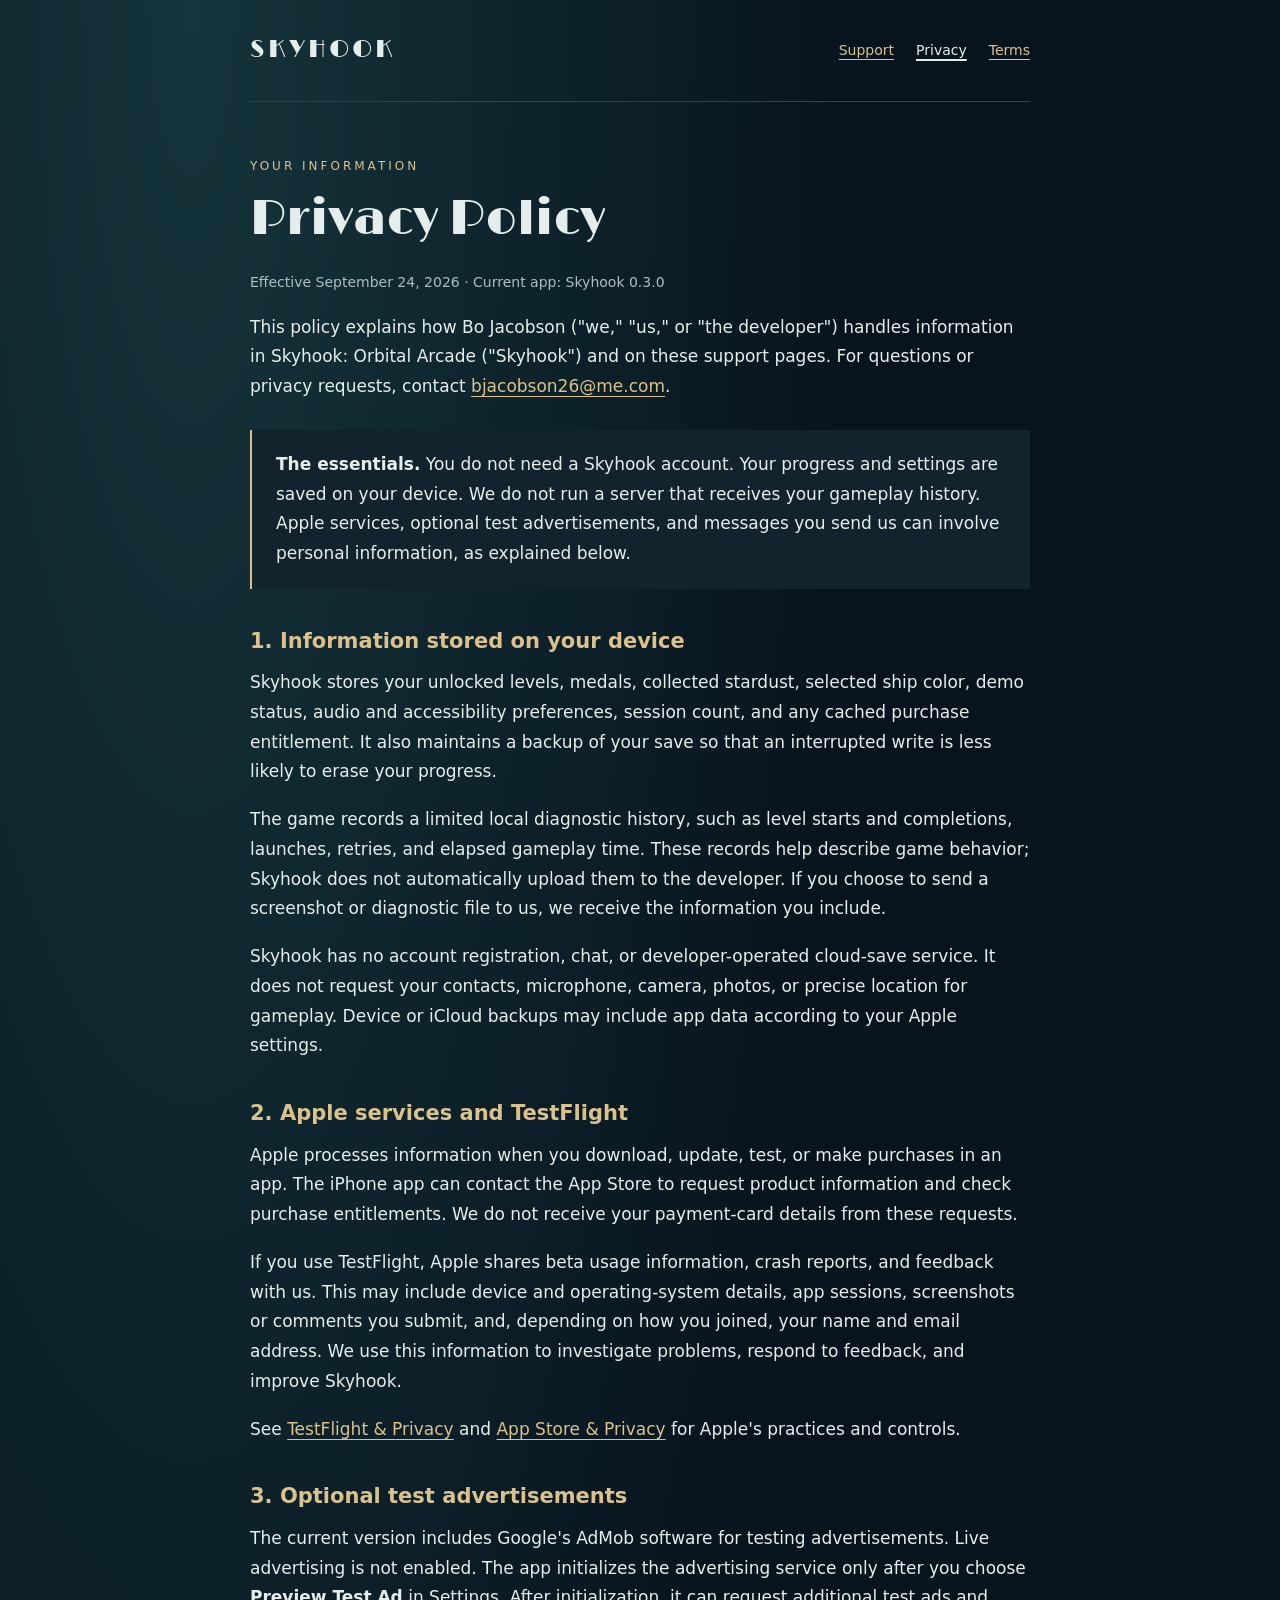
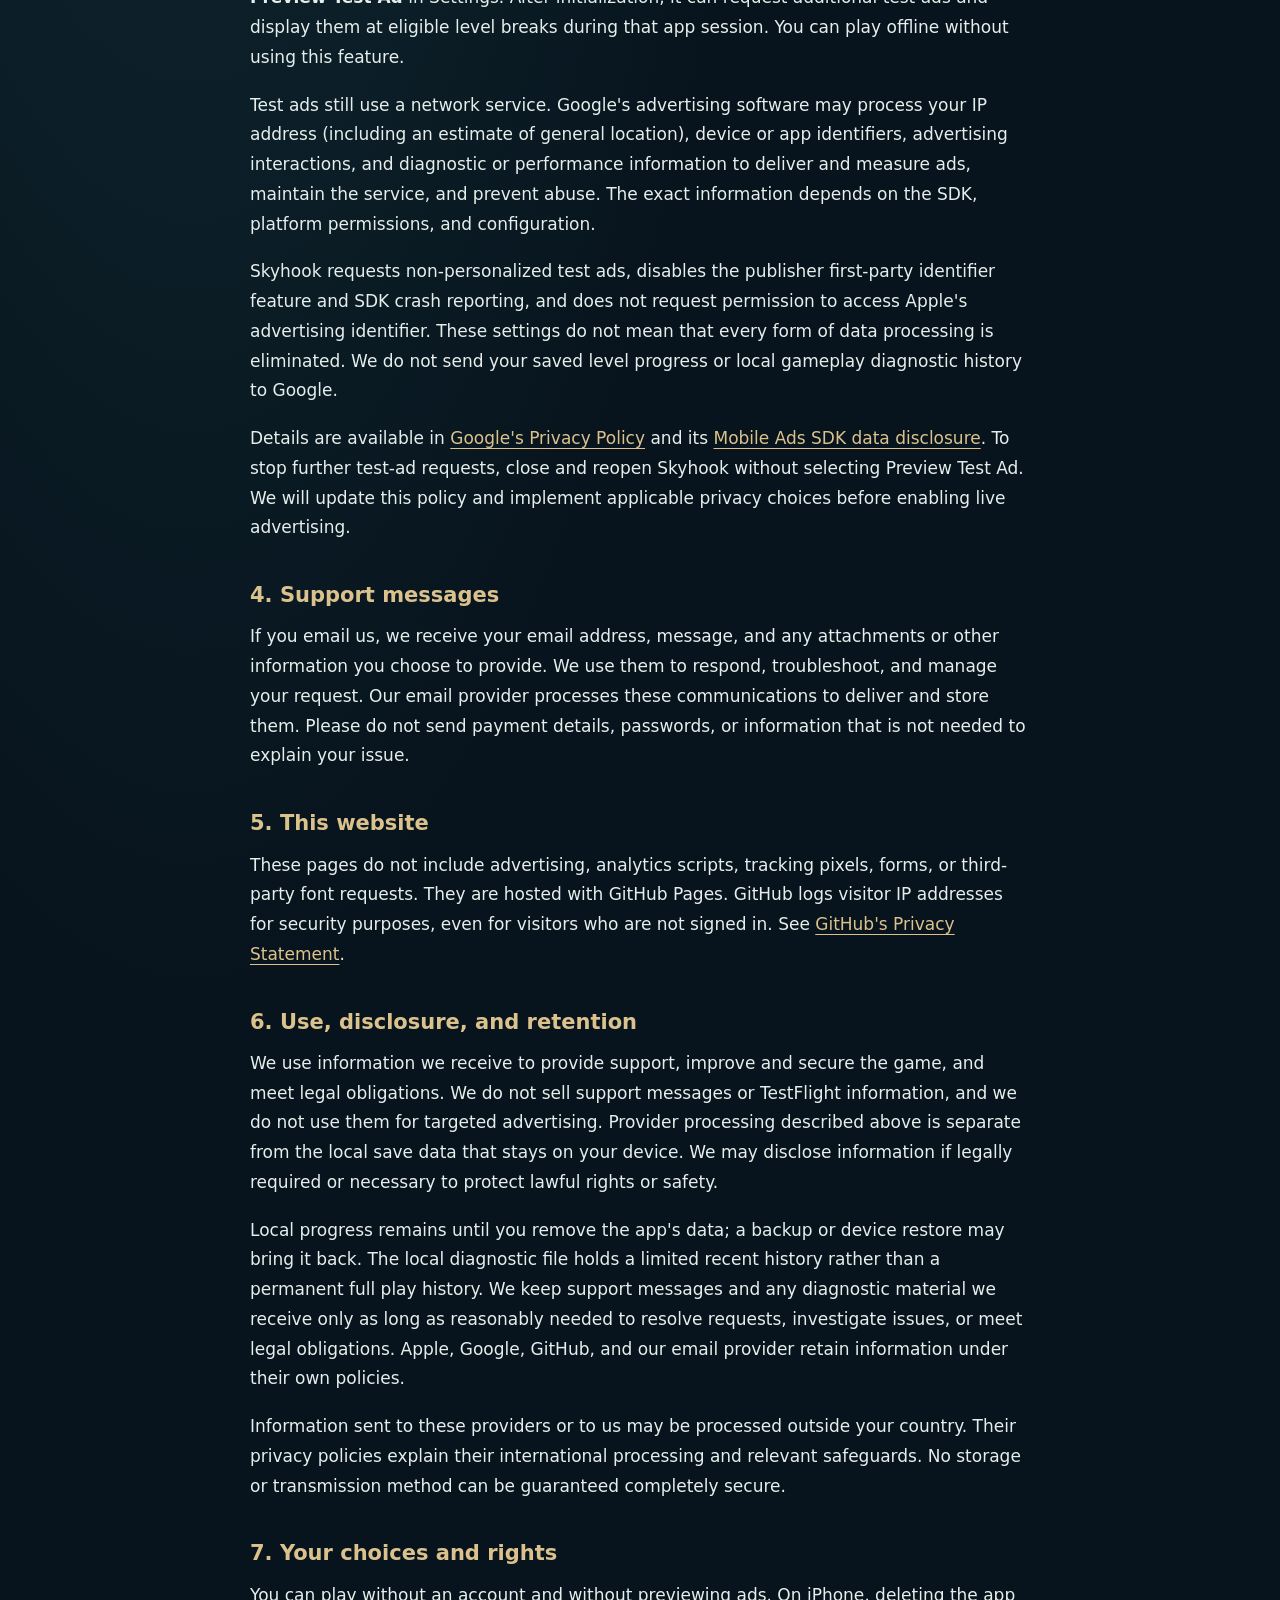
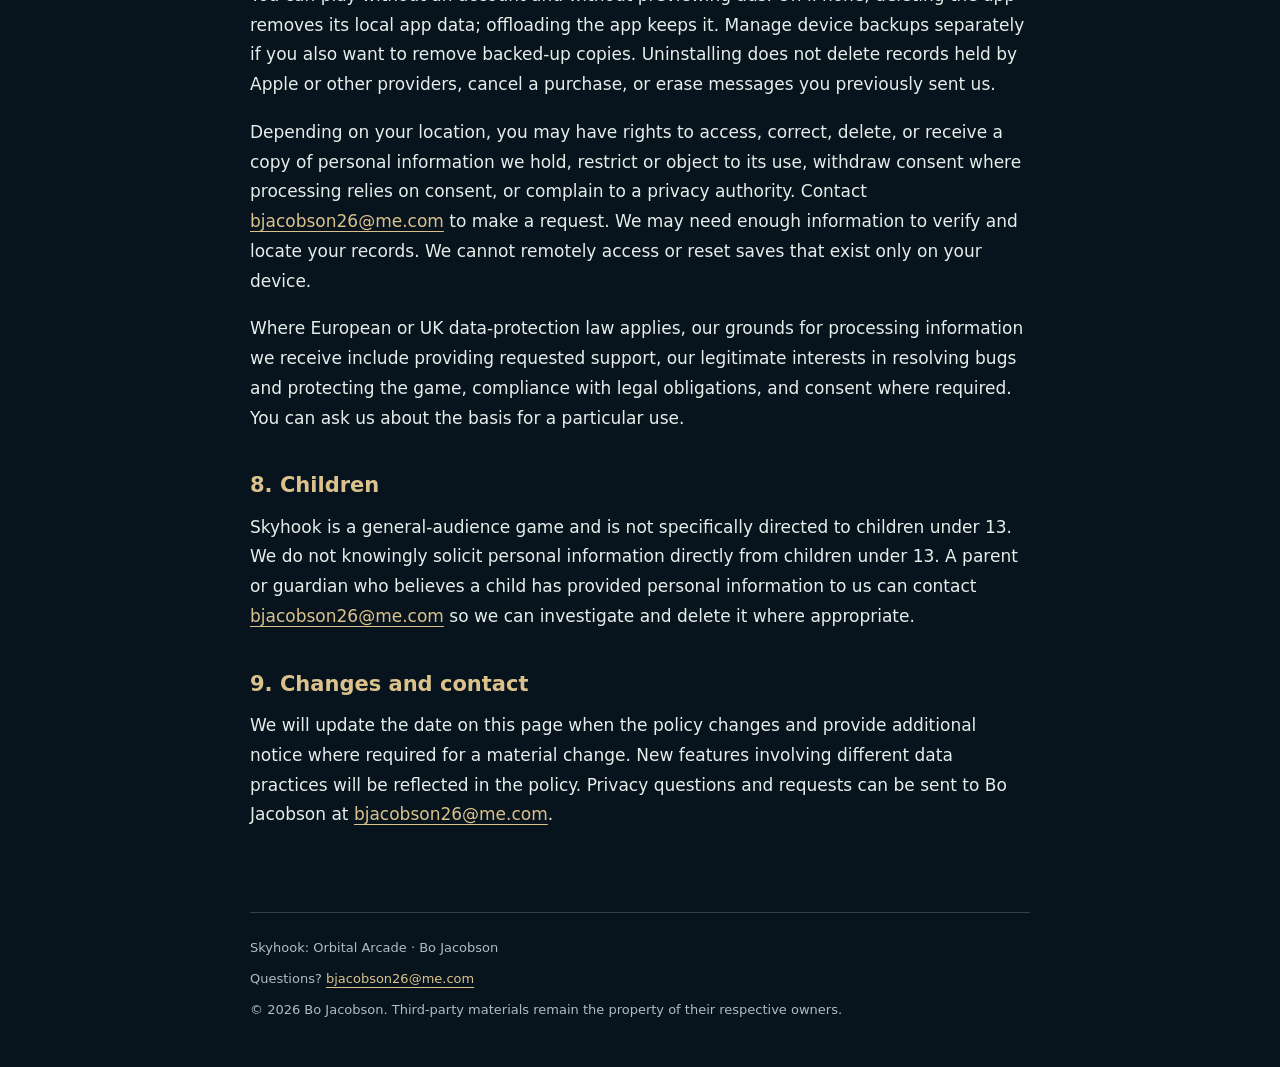
==== privacy.html @ 2645dd02 "Add files via upload" ====
<!doctype html>
<html lang="en"><head><meta charset="utf-8"><meta name="viewport" content="width=device-width,initial-scale=1"><meta name="description" content="How Skyhook handles local progress, support messages, Apple services and optional test ads."><meta name="theme-color" content="#07131d"><title>Privacy Policy · Skyhook</title><link rel="stylesheet" href="styles.css"></head>
<body><a class="skip" href="#main">Skip to content</a><header><a class="brand" href="index.html">SKYHOOK</a><nav aria-label="Main navigation"><a href="index.html">Support</a><a href="privacy.html" aria-current="page">Privacy</a><a href="terms.html">Terms</a></nav></header><main id="main">
<p class="eyebrow">Your information</p><h1>Privacy Policy</h1>
<p class="meta">Effective September 24, 2026 · Current app: Skyhook 0.3.0</p>
<p>This policy explains how Bo Jacobson ("we," "us," or "the developer") handles information in Skyhook: Orbital Arcade ("Skyhook") and on these support pages. For questions or privacy requests, contact <a class="contact" href="mailto:bjacobson26@me.com">bjacobson26@me.com</a>.</p>
<div class="note"><p><strong>The essentials.</strong> You do not need a Skyhook account. Your progress and settings are saved on your device. We do not run a server that receives your gameplay history. Apple services, optional test advertisements, and messages you send us can involve personal information, as explained below.</p></div>
<h2>1. Information stored on your device</h2>
<p>Skyhook stores your unlocked levels, medals, collected stardust, selected ship color, demo status, audio and accessibility preferences, session count, and any cached purchase entitlement. It also maintains a backup of your save so that an interrupted write is less likely to erase your progress.</p>
<p>The game records a limited local diagnostic history, such as level starts and completions, launches, retries, and elapsed gameplay time. These records help describe game behavior; Skyhook does not automatically upload them to the developer. If you choose to send a screenshot or diagnostic file to us, we receive the information you include.</p>
<p>Skyhook has no account registration, chat, or developer-operated cloud-save service. It does not request your contacts, microphone, camera, photos, or precise location for gameplay. Device or iCloud backups may include app data according to your Apple settings.</p>
<h2>2. Apple services and TestFlight</h2>
<p>Apple processes information when you download, update, test, or make purchases in an app. The iPhone app can contact the App Store to request product information and check purchase entitlements. We do not receive your payment-card details from these requests.</p>
<p>If you use TestFlight, Apple shares beta usage information, crash reports, and feedback with us. This may include device and operating-system details, app sessions, screenshots or comments you submit, and, depending on how you joined, your name and email address. We use this information to investigate problems, respond to feedback, and improve Skyhook.</p>
<p>See <a href="https://www.apple.com/legal/privacy/data/en/test-flight/">TestFlight &amp; Privacy</a> and <a href="https://www.apple.com/legal/privacy/data/en/app-store/">App Store &amp; Privacy</a> for Apple's practices and controls.</p>
<h2>3. Optional test advertisements</h2>
<p>The current version includes Google's AdMob software for testing advertisements. Live advertising is not enabled. The app initializes the advertising service only after you choose <strong>Preview Test Ad</strong> in Settings. After initialization, it can request additional test ads and display them at eligible level breaks during that app session. You can play offline without using this feature.</p>
<p>Test ads still use a network service. Google's advertising software may process your IP address (including an estimate of general location), device or app identifiers, advertising interactions, and diagnostic or performance information to deliver and measure ads, maintain the service, and prevent abuse. The exact information depends on the SDK, platform permissions, and configuration.</p>
<p>Skyhook requests non-personalized test ads, disables the publisher first-party identifier feature and SDK crash reporting, and does not request permission to access Apple's advertising identifier. These settings do not mean that every form of data processing is eliminated. We do not send your saved level progress or local gameplay diagnostic history to Google.</p>
<p>Details are available in <a href="https://policies.google.com/privacy">Google's Privacy Policy</a> and its <a href="https://developers.google.com/admob/ios/privacy/data-disclosure">Mobile Ads SDK data disclosure</a>. To stop further test-ad requests, close and reopen Skyhook without selecting Preview Test Ad. We will update this policy and implement applicable privacy choices before enabling live advertising.</p>
<h2>4. Support messages</h2>
<p>If you email us, we receive your email address, message, and any attachments or other information you choose to provide. We use them to respond, troubleshoot, and manage your request. Our email provider processes these communications to deliver and store them. Please do not send payment details, passwords, or information that is not needed to explain your issue.</p>
<h2>5. This website</h2>
<p>These pages do not include advertising, analytics scripts, tracking pixels, forms, or third-party font requests. They are hosted with GitHub Pages. GitHub logs visitor IP addresses for security purposes, even for visitors who are not signed in. See <a href="https://docs.github.com/en/site-policy/privacy-policies/github-general-privacy-statement">GitHub's Privacy Statement</a>.</p>
<h2>6. Use, disclosure, and retention</h2>
<p>We use information we receive to provide support, improve and secure the game, and meet legal obligations. We do not sell support messages or TestFlight information, and we do not use them for targeted advertising. Provider processing described above is separate from the local save data that stays on your device. We may disclose information if legally required or necessary to protect lawful rights or safety.</p>
<p>Local progress remains until you remove the app's data; a backup or device restore may bring it back. The local diagnostic file holds a limited recent history rather than a permanent full play history. We keep support messages and any diagnostic material we receive only as long as reasonably needed to resolve requests, investigate issues, or meet legal obligations. Apple, Google, GitHub, and our email provider retain information under their own policies.</p>
<p>Information sent to these providers or to us may be processed outside your country. Their privacy policies explain their international processing and relevant safeguards. No storage or transmission method can be guaranteed completely secure.</p>
<h2>7. Your choices and rights</h2>
<p>You can play without an account and without previewing ads. On iPhone, deleting the app removes its local app data; offloading the app keeps it. Manage device backups separately if you also want to remove backed-up copies. Uninstalling does not delete records held by Apple or other providers, cancel a purchase, or erase messages you previously sent us.</p>
<p>Depending on your location, you may have rights to access, correct, delete, or receive a copy of personal information we hold, restrict or object to its use, withdraw consent where processing relies on consent, or complain to a privacy authority. Contact <a class="contact" href="mailto:bjacobson26@me.com">bjacobson26@me.com</a> to make a request. We may need enough information to verify and locate your records. We cannot remotely access or reset saves that exist only on your device.</p>
<p>Where European or UK data-protection law applies, our grounds for processing information we receive include providing requested support, our legitimate interests in resolving bugs and protecting the game, compliance with legal obligations, and consent where required. You can ask us about the basis for a particular use.</p>
<h2>8. Children</h2>
<p>Skyhook is a general-audience game and is not specifically directed to children under 13. We do not knowingly solicit personal information directly from children under 13. A parent or guardian who believes a child has provided personal information to us can contact <a class="contact" href="mailto:bjacobson26@me.com">bjacobson26@me.com</a> so we can investigate and delete it where appropriate.</p>
<h2>9. Changes and contact</h2>
<p>We will update the date on this page when the policy changes and provide additional notice where required for a material change. New features involving different data practices will be reflected in the policy. Privacy questions and requests can be sent to Bo Jacobson at <a class="contact" href="mailto:bjacobson26@me.com">bjacobson26@me.com</a>.</p>
</main><footer><p>Skyhook: Orbital Arcade · Bo Jacobson</p><p>Questions? <a class="contact" href="mailto:bjacobson26@me.com">bjacobson26@me.com</a></p><p>© 2026 Bo Jacobson. Third-party materials remain the property of their respective owners.</p></footer></body></html>
---- styles.css ----
@font-face{font-family:Limelight;src:url('assets/limelight.ttf') format('truetype');font-display:swap}
:root{color-scheme:dark;--bg:#07131d;--ink:#e6eeeb;--muted:#adbdc4;--gold:#dbc28d;--line:#30434a}
*{box-sizing:border-box}html{scroll-behavior:smooth}body{margin:0;background:radial-gradient(ellipse at 15% 0%,#15343b 0,transparent 42rem),var(--bg);color:var(--ink);font:17px/1.75 system-ui,-apple-system,BlinkMacSystemFont,'Segoe UI',sans-serif}a{color:var(--gold);text-underline-offset:4px}a:hover{color:#fff0ce}a:focus-visible{outline:2px solid var(--gold);outline-offset:5px}.skip{position:absolute;left:16px;top:-80px;padding:8px 14px;background:var(--bg)}.skip:focus{top:8px}header,main,footer{width:min(100% - 48px,780px);margin-inline:auto}header{display:flex;justify-content:space-between;align-items:center;gap:24px;padding:34px 0;border-bottom:1px solid var(--line)}.brand{font:25px/1.3 Limelight,Georgia,serif;letter-spacing:3px;text-decoration:none;color:var(--ink)}nav{display:flex;flex-wrap:wrap;gap:10px 22px;font-size:14px}nav a[aria-current=page]{color:var(--ink);text-decoration-thickness:2px}main{padding-block:54px 64px;min-height:65vh}.eyebrow{font-size:12px;text-transform:uppercase;letter-spacing:3px;color:var(--gold);margin:0 0 14px}h1{font:clamp(32px,6vw,48px)/1.2 Limelight,Georgia,serif;margin:0 0 22px;letter-spacing:.3px}h2{font-size:21px;font-weight:600;line-height:1.4;margin:38px 0 12px;color:var(--gold)}p{margin:0 0 18px}li{margin-bottom:9px}ul{padding-left:24px}.meta{font-size:14px;color:var(--muted)}.intro{font-size:20px;line-height:1.6}.note{padding:20px 24px;border-left:2px solid var(--gold);background:#11242d;margin-block:28px}.note p:last-child{margin-bottom:0}.links{display:grid;gap:14px;margin:32px 0}.card{display:block;border:1px solid var(--line);border-radius:12px;padding:20px 24px;text-decoration:none}.card strong{display:block;font-size:20px}.card span{color:var(--muted);font-size:15px}footer{border-top:1px solid var(--line);padding:24px 0 38px;font-size:13px;color:var(--muted)}footer p{margin-bottom:8px}.contact{overflow-wrap:anywhere}@media(max-width:540px){header{align-items:flex-start;flex-direction:column;gap:16px;padding-block:25px}header,main,footer{width:calc(100% - 36px)}main{padding-top:35px}body{font-size:16px}.intro{font-size:18px}.note{padding:16px 18px}}@media(prefers-reduced-motion:reduce){html{scroll-behavior:auto}}@media print{:root{color-scheme:light}body{background:white;color:#17212a;font-size:11pt}header,main,footer{width:100%}nav,.skip{display:none}main{padding-block:20px}h1,h2,a,.brand{color:#17212a}.meta,footer,.card span{color:#444}.note{background:none;border-color:#555}h2{break-after:avoid}p,li{orphans:3;widows:3}}
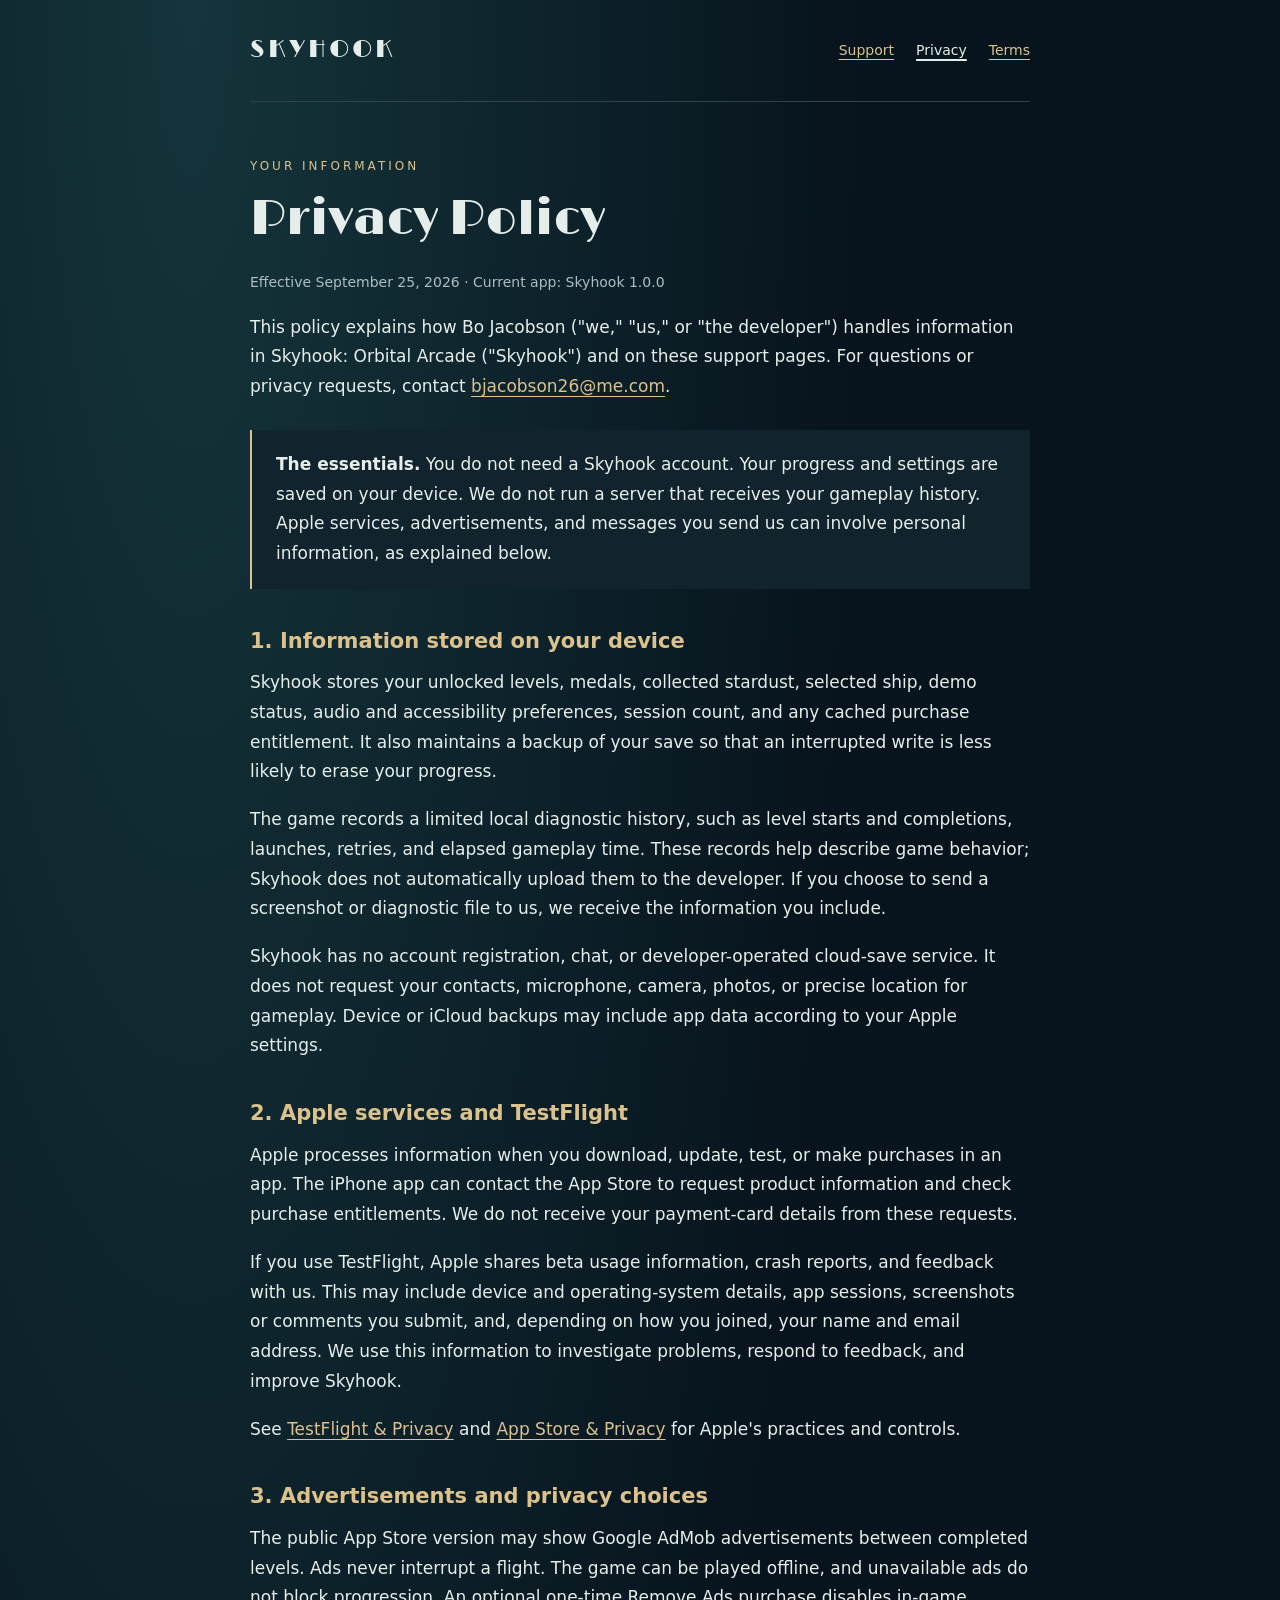
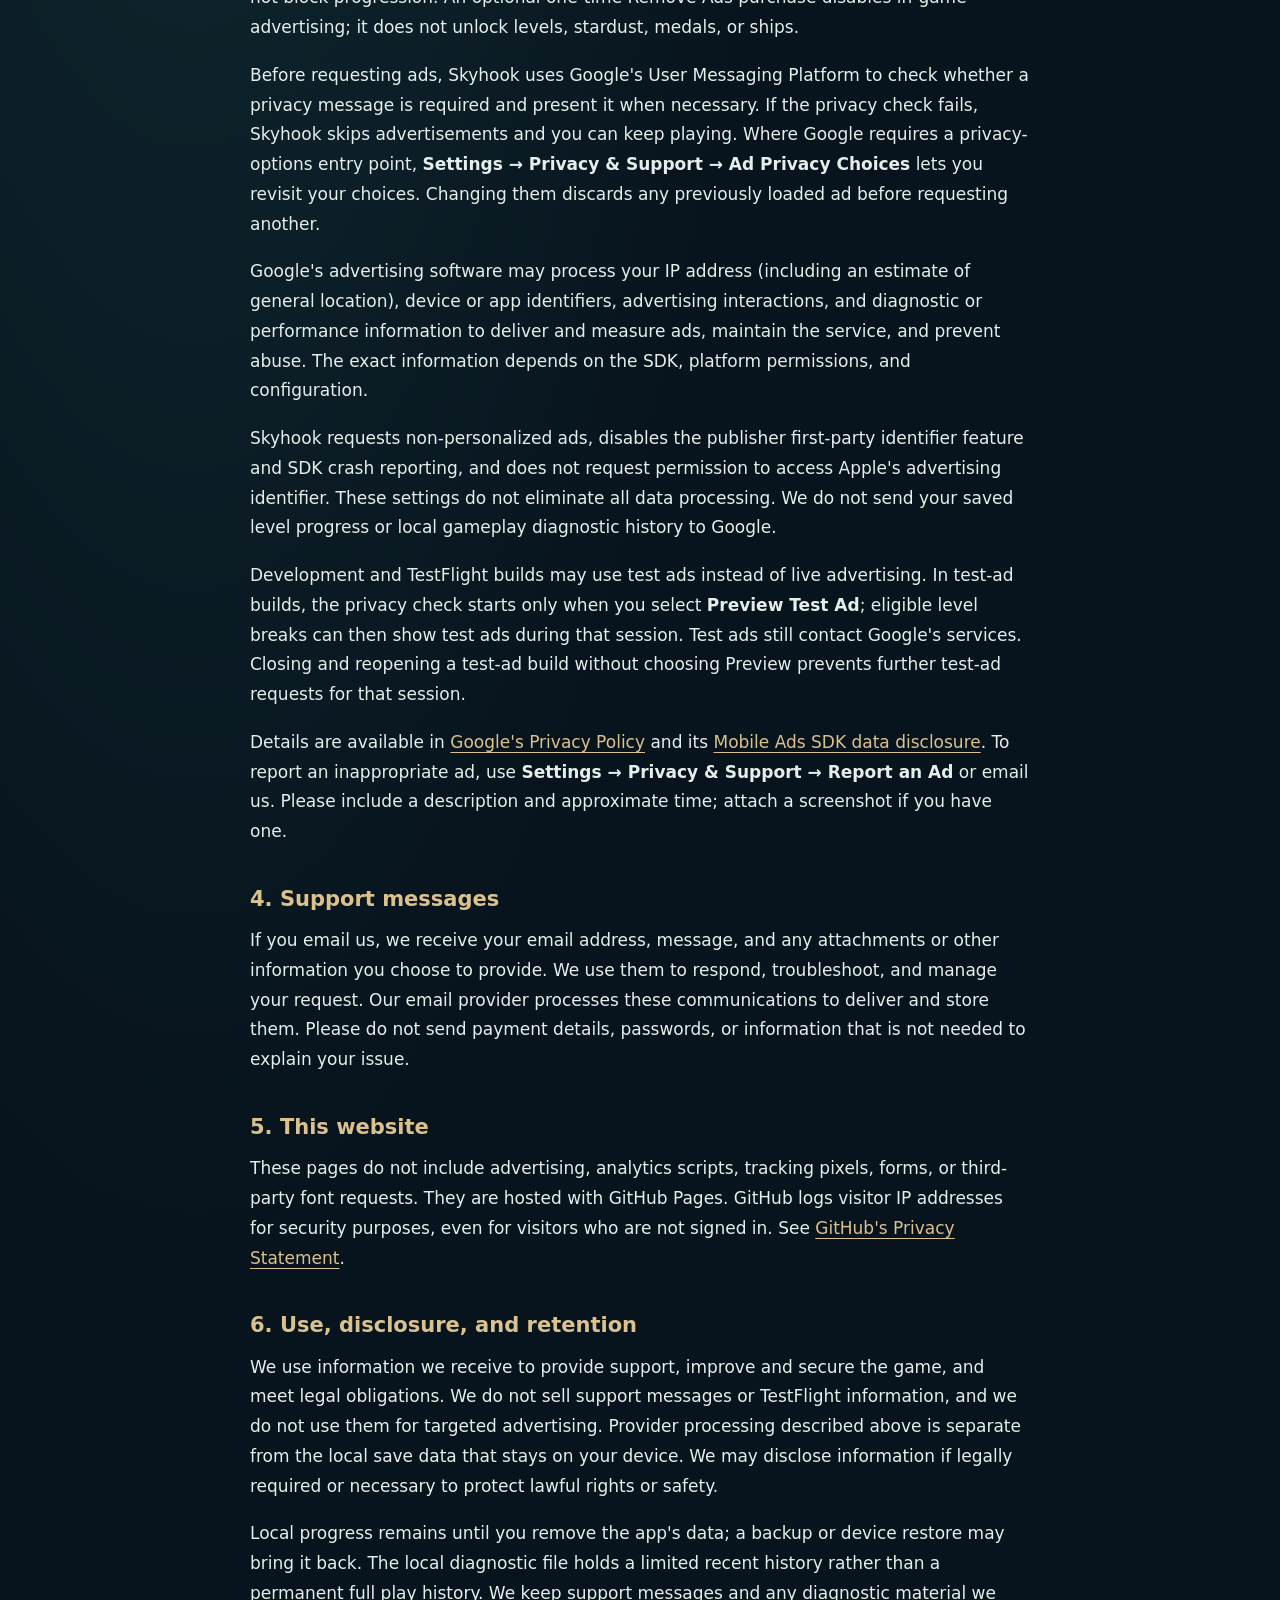
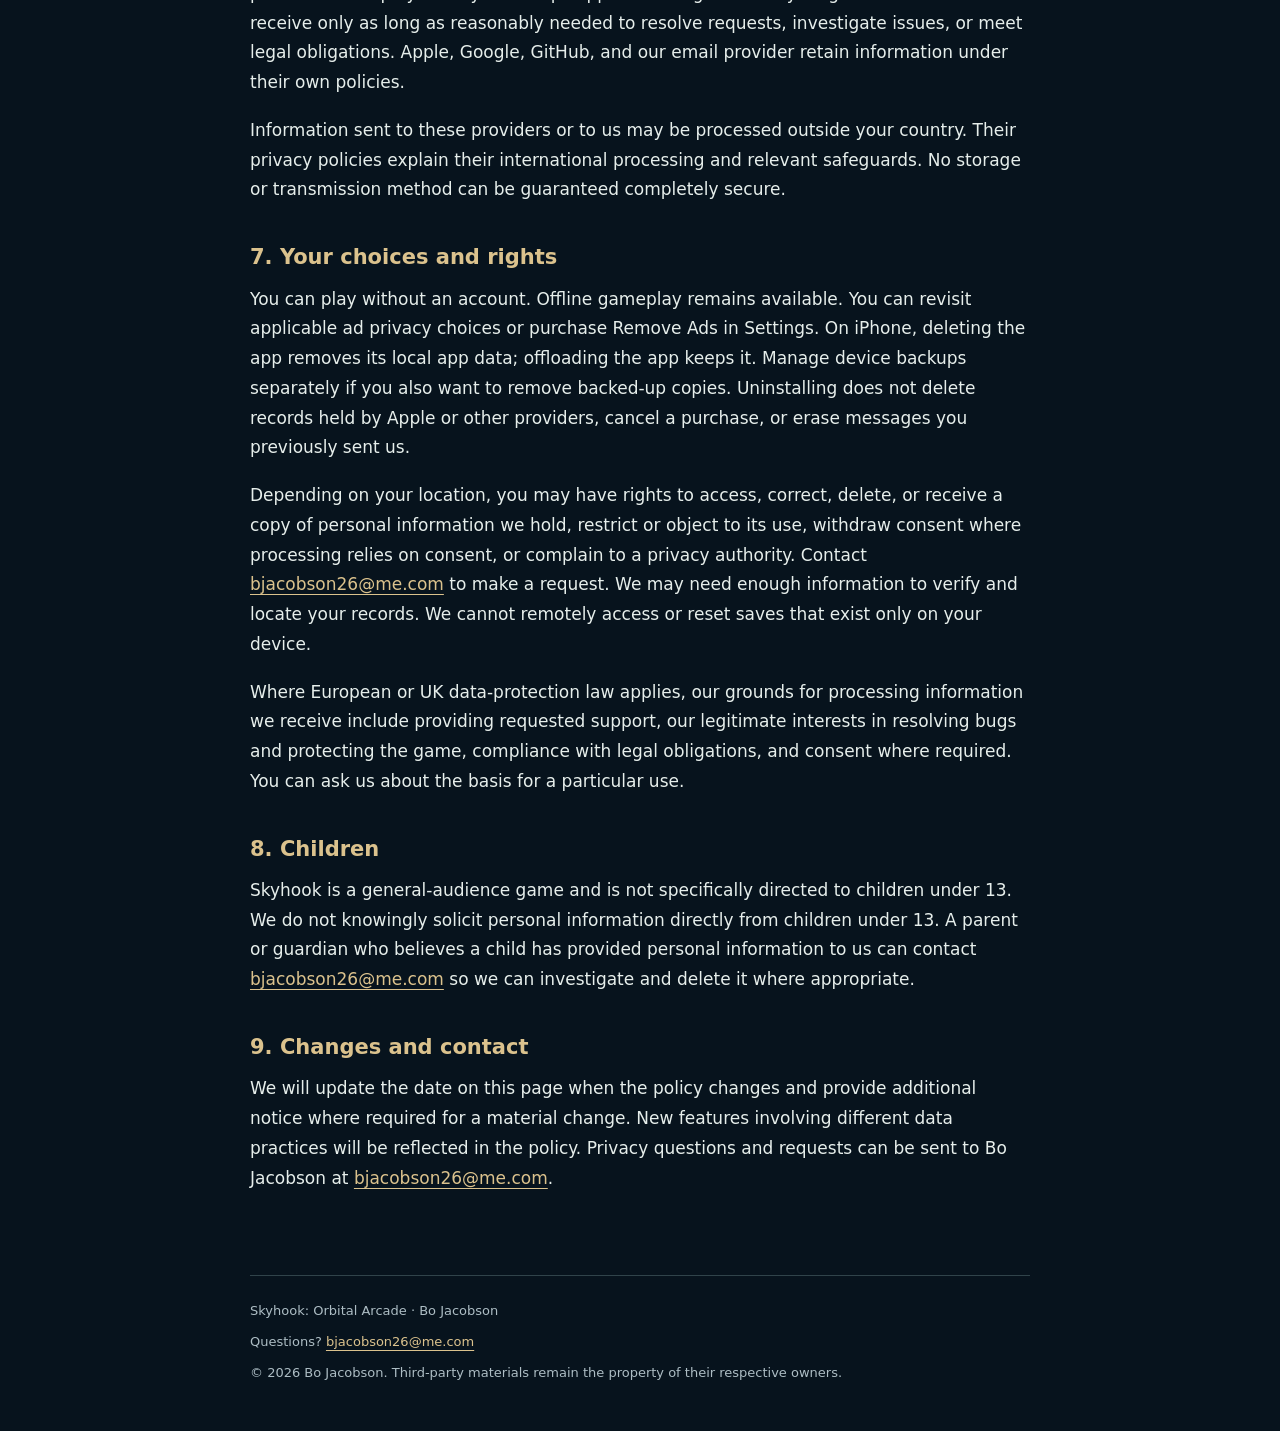
==== commit 188b0c2a: "Update support and policies for Skyhook 1.0" ====
--- a/privacy.html
+++ b/privacy.html
@@ -1,23 +1,25 @@
 <!doctype html>
-<html lang="en"><head><meta charset="utf-8"><meta name="viewport" content="width=device-width,initial-scale=1"><meta name="description" content="How Skyhook handles local progress, support messages, Apple services and optional test ads."><meta name="theme-color" content="#07131d"><title>Privacy Policy · Skyhook</title><link rel="stylesheet" href="styles.css"></head>
+<html lang="en"><head><meta charset="utf-8"><meta name="viewport" content="width=device-width,initial-scale=1"><meta name="description" content="How Skyhook handles local progress, support messages, Apple services, advertising, and optional purchases."><meta name="theme-color" content="#07131d"><title>Privacy Policy · Skyhook</title><link rel="stylesheet" href="styles.css"></head>
 <body><a class="skip" href="#main">Skip to content</a><header><a class="brand" href="index.html">SKYHOOK</a><nav aria-label="Main navigation"><a href="index.html">Support</a><a href="privacy.html" aria-current="page">Privacy</a><a href="terms.html">Terms</a></nav></header><main id="main">
 <p class="eyebrow">Your information</p><h1>Privacy Policy</h1>
-<p class="meta">Effective September 24, 2026 · Current app: Skyhook 0.3.0</p>
+<p class="meta">Effective September 25, 2026 · Current app: Skyhook 1.0.0</p>
 <p>This policy explains how Bo Jacobson ("we," "us," or "the developer") handles information in Skyhook: Orbital Arcade ("Skyhook") and on these support pages. For questions or privacy requests, contact <a class="contact" href="mailto:bjacobson26@me.com">bjacobson26@me.com</a>.</p>
-<div class="note"><p><strong>The essentials.</strong> You do not need a Skyhook account. Your progress and settings are saved on your device. We do not run a server that receives your gameplay history. Apple services, optional test advertisements, and messages you send us can involve personal information, as explained below.</p></div>
+<div class="note"><p><strong>The essentials.</strong> You do not need a Skyhook account. Your progress and settings are saved on your device. We do not run a server that receives your gameplay history. Apple services, advertisements, and messages you send us can involve personal information, as explained below.</p></div>
 <h2>1. Information stored on your device</h2>
-<p>Skyhook stores your unlocked levels, medals, collected stardust, selected ship color, demo status, audio and accessibility preferences, session count, and any cached purchase entitlement. It also maintains a backup of your save so that an interrupted write is less likely to erase your progress.</p>
+<p>Skyhook stores your unlocked levels, medals, collected stardust, selected ship, demo status, audio and accessibility preferences, session count, and any cached purchase entitlement. It also maintains a backup of your save so that an interrupted write is less likely to erase your progress.</p>
 <p>The game records a limited local diagnostic history, such as level starts and completions, launches, retries, and elapsed gameplay time. These records help describe game behavior; Skyhook does not automatically upload them to the developer. If you choose to send a screenshot or diagnostic file to us, we receive the information you include.</p>
 <p>Skyhook has no account registration, chat, or developer-operated cloud-save service. It does not request your contacts, microphone, camera, photos, or precise location for gameplay. Device or iCloud backups may include app data according to your Apple settings.</p>
 <h2>2. Apple services and TestFlight</h2>
 <p>Apple processes information when you download, update, test, or make purchases in an app. The iPhone app can contact the App Store to request product information and check purchase entitlements. We do not receive your payment-card details from these requests.</p>
 <p>If you use TestFlight, Apple shares beta usage information, crash reports, and feedback with us. This may include device and operating-system details, app sessions, screenshots or comments you submit, and, depending on how you joined, your name and email address. We use this information to investigate problems, respond to feedback, and improve Skyhook.</p>
 <p>See <a href="https://www.apple.com/legal/privacy/data/en/test-flight/">TestFlight &amp; Privacy</a> and <a href="https://www.apple.com/legal/privacy/data/en/app-store/">App Store &amp; Privacy</a> for Apple's practices and controls.</p>
-<h2>3. Optional test advertisements</h2>
-<p>The current version includes Google's AdMob software for testing advertisements. Live advertising is not enabled. The app initializes the advertising service only after you choose <strong>Preview Test Ad</strong> in Settings. After initialization, it can request additional test ads and display them at eligible level breaks during that app session. You can play offline without using this feature.</p>
-<p>Test ads still use a network service. Google's advertising software may process your IP address (including an estimate of general location), device or app identifiers, advertising interactions, and diagnostic or performance information to deliver and measure ads, maintain the service, and prevent abuse. The exact information depends on the SDK, platform permissions, and configuration.</p>
-<p>Skyhook requests non-personalized test ads, disables the publisher first-party identifier feature and SDK crash reporting, and does not request permission to access Apple's advertising identifier. These settings do not mean that every form of data processing is eliminated. We do not send your saved level progress or local gameplay diagnostic history to Google.</p>
-<p>Details are available in <a href="https://policies.google.com/privacy">Google's Privacy Policy</a> and its <a href="https://developers.google.com/admob/ios/privacy/data-disclosure">Mobile Ads SDK data disclosure</a>. To stop further test-ad requests, close and reopen Skyhook without selecting Preview Test Ad. We will update this policy and implement applicable privacy choices before enabling live advertising.</p>
+<h2>3. Advertisements and privacy choices</h2>
+<p>The public App Store version may show Google AdMob advertisements between completed levels. Ads never interrupt a flight. The game can be played offline, and unavailable ads do not block progression. An optional one-time Remove Ads purchase disables in-game advertising; it does not unlock levels, stardust, medals, or ships.</p>
+<p>Before requesting ads, Skyhook uses Google's User Messaging Platform to check whether a privacy message is required and present it when necessary. If the privacy check fails, Skyhook skips advertisements and you can keep playing. Where Google requires a privacy-options entry point, <strong>Settings → Privacy &amp; Support → Ad Privacy Choices</strong> lets you revisit your choices. Changing them discards any previously loaded ad before requesting another.</p>
+<p>Google's advertising software may process your IP address (including an estimate of general location), device or app identifiers, advertising interactions, and diagnostic or performance information to deliver and measure ads, maintain the service, and prevent abuse. The exact information depends on the SDK, platform permissions, and configuration.</p>
+<p>Skyhook requests non-personalized ads, disables the publisher first-party identifier feature and SDK crash reporting, and does not request permission to access Apple's advertising identifier. These settings do not eliminate all data processing. We do not send your saved level progress or local gameplay diagnostic history to Google.</p>
+<p>Development and TestFlight builds may use test ads instead of live advertising. In test-ad builds, the privacy check starts only when you select <strong>Preview Test Ad</strong>; eligible level breaks can then show test ads during that session. Test ads still contact Google's services. Closing and reopening a test-ad build without choosing Preview prevents further test-ad requests for that session.</p>
+<p>Details are available in <a href="https://policies.google.com/privacy">Google's Privacy Policy</a> and its <a href="https://developers.google.com/admob/ios/privacy/data-disclosure">Mobile Ads SDK data disclosure</a>. To report an inappropriate ad, use <strong>Settings → Privacy &amp; Support → Report an Ad</strong> or email us. Please include a description and approximate time; attach a screenshot if you have one.</p>
 <h2>4. Support messages</h2>
 <p>If you email us, we receive your email address, message, and any attachments or other information you choose to provide. We use them to respond, troubleshoot, and manage your request. Our email provider processes these communications to deliver and store them. Please do not send payment details, passwords, or information that is not needed to explain your issue.</p>
 <h2>5. This website</h2>
@@ -27,7 +29,7 @@
 <p>Local progress remains until you remove the app's data; a backup or device restore may bring it back. The local diagnostic file holds a limited recent history rather than a permanent full play history. We keep support messages and any diagnostic material we receive only as long as reasonably needed to resolve requests, investigate issues, or meet legal obligations. Apple, Google, GitHub, and our email provider retain information under their own policies.</p>
 <p>Information sent to these providers or to us may be processed outside your country. Their privacy policies explain their international processing and relevant safeguards. No storage or transmission method can be guaranteed completely secure.</p>
 <h2>7. Your choices and rights</h2>
-<p>You can play without an account and without previewing ads. On iPhone, deleting the app removes its local app data; offloading the app keeps it. Manage device backups separately if you also want to remove backed-up copies. Uninstalling does not delete records held by Apple or other providers, cancel a purchase, or erase messages you previously sent us.</p>
+<p>You can play without an account. Offline gameplay remains available. You can revisit applicable ad privacy choices or purchase Remove Ads in Settings. On iPhone, deleting the app removes its local app data; offloading the app keeps it. Manage device backups separately if you also want to remove backed-up copies. Uninstalling does not delete records held by Apple or other providers, cancel a purchase, or erase messages you previously sent us.</p>
 <p>Depending on your location, you may have rights to access, correct, delete, or receive a copy of personal information we hold, restrict or object to its use, withdraw consent where processing relies on consent, or complain to a privacy authority. Contact <a class="contact" href="mailto:bjacobson26@me.com">bjacobson26@me.com</a> to make a request. We may need enough information to verify and locate your records. We cannot remotely access or reset saves that exist only on your device.</p>
 <p>Where European or UK data-protection law applies, our grounds for processing information we receive include providing requested support, our legitimate interests in resolving bugs and protecting the game, compliance with legal obligations, and consent where required. You can ask us about the basis for a particular use.</p>
 <h2>8. Children</h2>
